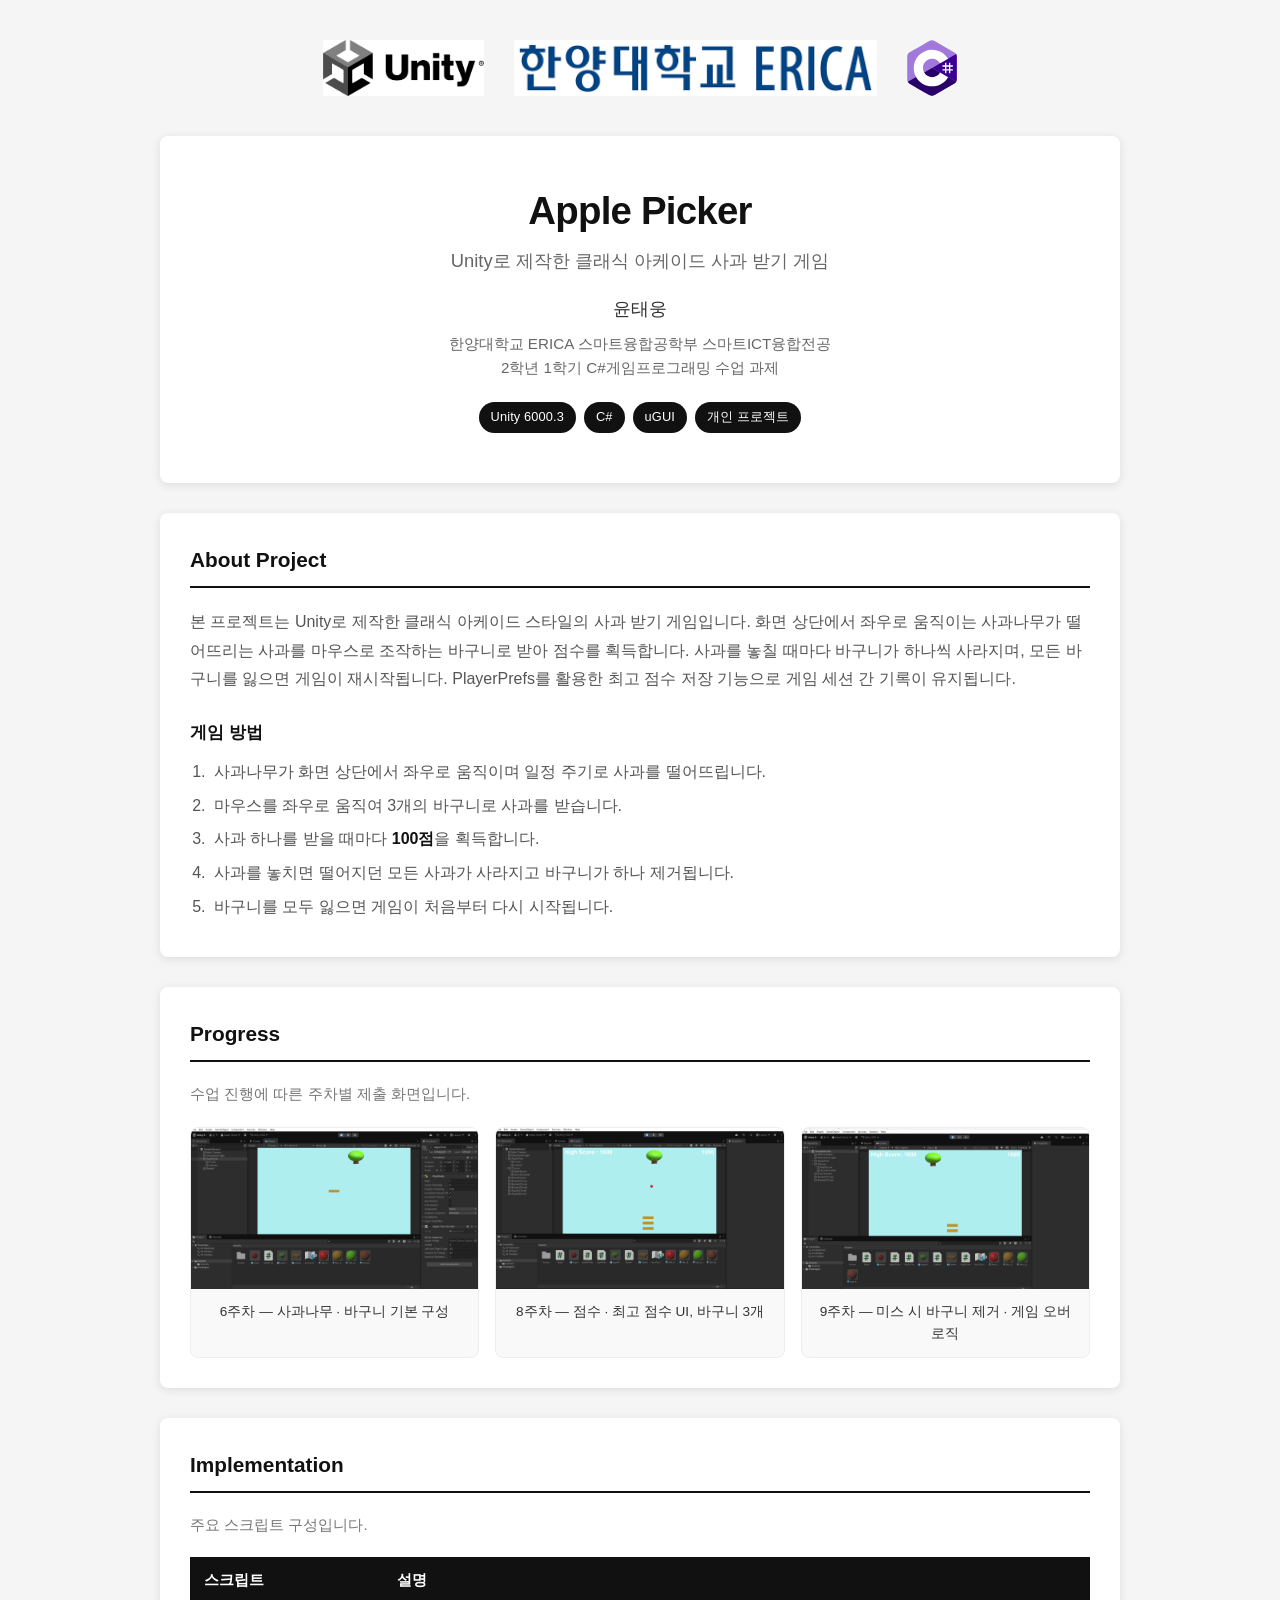
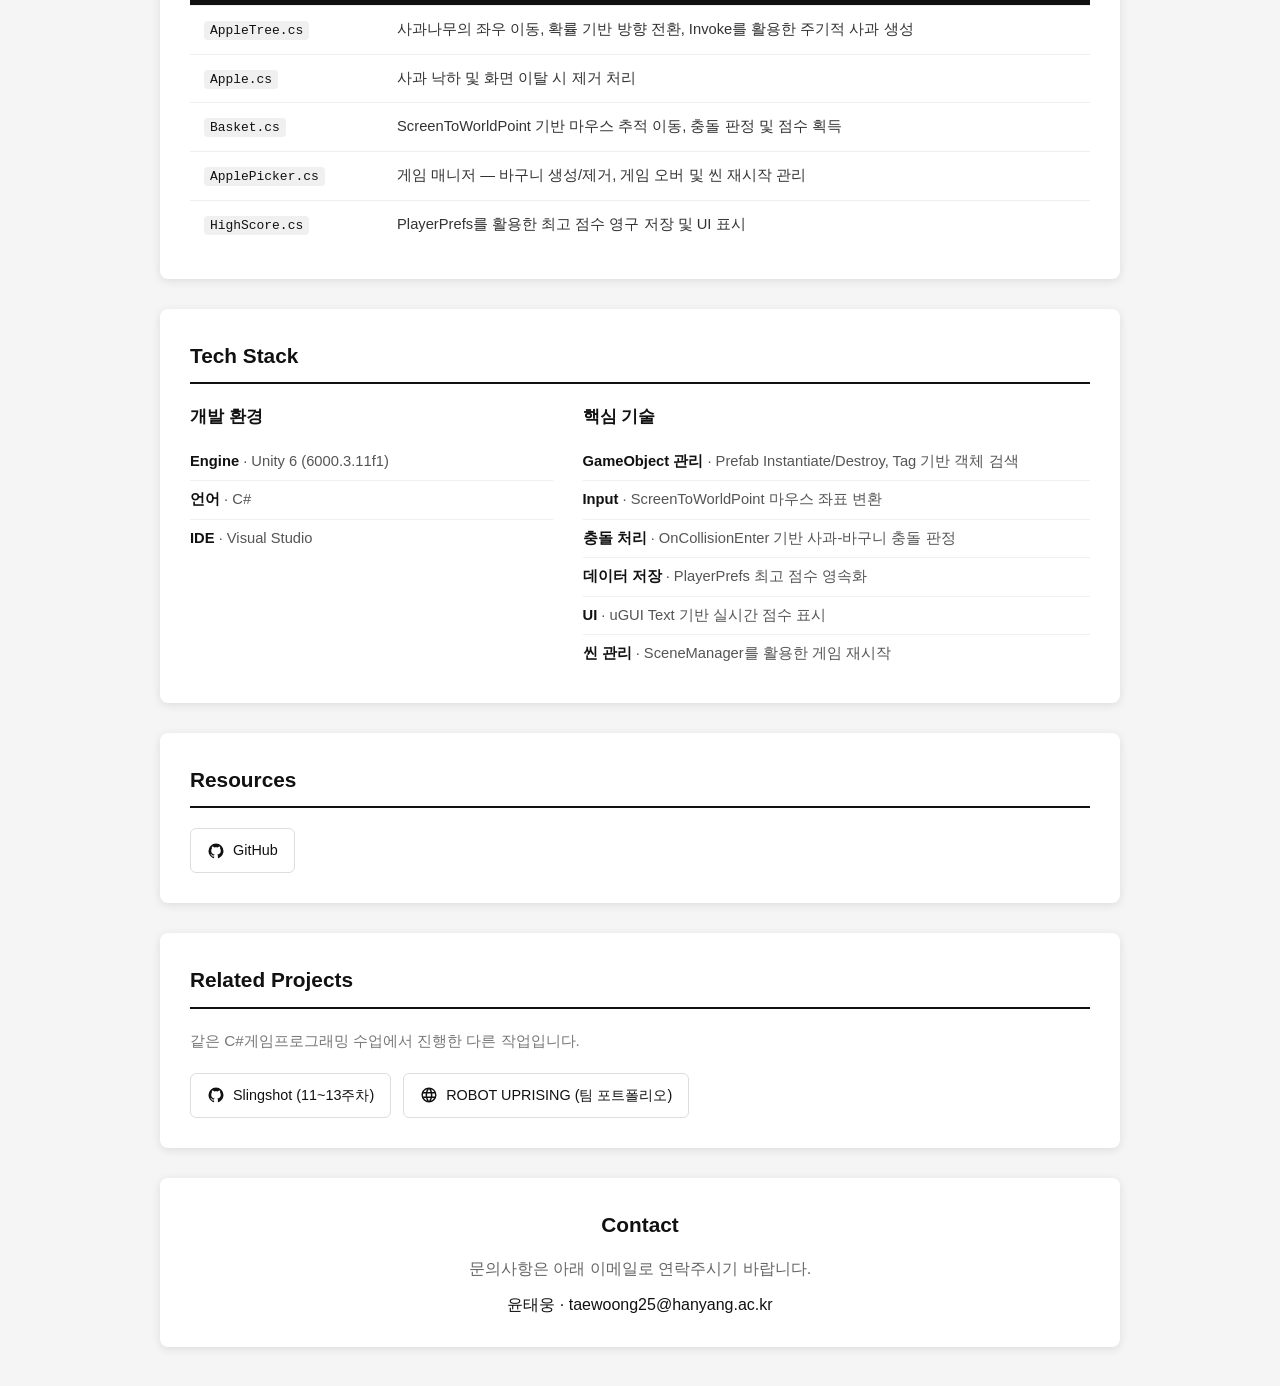
==== apple-picker/index.html @ c5b40171 "Add project hub with Apple Picker and Slingshot pages" ====
<!DOCTYPE html>
<html lang="ko">
<head>
    <meta charset="UTF-8">
    <meta name="viewport" content="width=device-width, initial-scale=1.0">
    <title>Apple Picker — Unity 게임 프로젝트</title>
    <link rel="stylesheet" href="style.css">
</head>
<body>
    <div class="container">
        <!-- Logos -->
        <div class="logos">
            <img src="images/logo_unity.png" alt="Unity">
            <img src="images/logo_school.png" alt="한양대학교 ERICA">
            <img src="images/logo_csharp.svg" alt="C#">
        </div>

        <!-- Title -->
        <div class="title-section">
            <h1>Apple Picker</h1>
            <div class="subtitle">Unity로 제작한 클래식 아케이드 사과 받기 게임</div>
            <div class="authors">윤태웅</div>
            <div class="affiliation">한양대학교 ERICA 스마트융합공학부 스마트ICT융합전공<br>2학년 1학기 C#게임프로그래밍 수업 과제</div>
            <div class="badges">
                <span class="badge">Unity 6000.3</span>
                <span class="badge">C#</span>
                <span class="badge">uGUI</span>
                <span class="badge">개인 프로젝트</span>
            </div>
        </div>

        <!-- About -->
        <div class="section">
            <h2>About Project</h2>
            <p class="abstract">
                본 프로젝트는 Unity로 제작한 클래식 아케이드 스타일의 사과 받기 게임입니다.
                화면 상단에서 좌우로 움직이는 사과나무가 떨어뜨리는 사과를 마우스로 조작하는 바구니로 받아 점수를 획득합니다.
                사과를 놓칠 때마다 바구니가 하나씩 사라지며, 모든 바구니를 잃으면 게임이 재시작됩니다.
                PlayerPrefs를 활용한 최고 점수 저장 기능으로 게임 세션 간 기록이 유지됩니다.
            </p>

            <h3>게임 방법</h3>
            <ol class="howto">
                <li>사과나무가 화면 상단에서 좌우로 움직이며 일정 주기로 사과를 떨어뜨립니다.</li>
                <li>마우스를 좌우로 움직여 3개의 바구니로 사과를 받습니다.</li>
                <li>사과 하나를 받을 때마다 <strong>100점</strong>을 획득합니다.</li>
                <li>사과를 놓치면 떨어지던 모든 사과가 사라지고 바구니가 하나 제거됩니다.</li>
                <li>바구니를 모두 잃으면 게임이 처음부터 다시 시작됩니다.</li>
            </ol>
        </div>

        <!-- Progress (weekly screenshots) -->
        <div class="section">
            <h2>Progress</h2>
            <p class="section-desc">수업 진행에 따른 주차별 제출 화면입니다.</p>
            <div class="shot-grid">
                <div class="shot-item">
                    <img src="images/week6.png" alt="6주차 진행 화면">
                    <div class="shot-caption">6주차 — 사과나무 · 바구니 기본 구성</div>
                </div>
                <div class="shot-item">
                    <img src="images/week8.png" alt="8주차 진행 화면">
                    <div class="shot-caption">8주차 — 점수 · 최고 점수 UI, 바구니 3개</div>
                </div>
                <div class="shot-item">
                    <img src="images/week9.png" alt="9주차 진행 화면">
                    <div class="shot-caption">9주차 — 미스 시 바구니 제거 · 게임 오버 로직</div>
                </div>
            </div>
        </div>

        <!-- Implementation -->
        <div class="section">
            <h2>Implementation</h2>
            <p class="section-desc">주요 스크립트 구성입니다.</p>
            <div class="table-wrap">
                <table>
                    <thead>
                        <tr><th>스크립트</th><th>설명</th></tr>
                    </thead>
                    <tbody>
                        <tr><td><code>AppleTree.cs</code></td><td>사과나무의 좌우 이동, 확률 기반 방향 전환, Invoke를 활용한 주기적 사과 생성</td></tr>
                        <tr><td><code>Apple.cs</code></td><td>사과 낙하 및 화면 이탈 시 제거 처리</td></tr>
                        <tr><td><code>Basket.cs</code></td><td>ScreenToWorldPoint 기반 마우스 추적 이동, 충돌 판정 및 점수 획득</td></tr>
                        <tr><td><code>ApplePicker.cs</code></td><td>게임 매니저 — 바구니 생성/제거, 게임 오버 및 씬 재시작 관리</td></tr>
                        <tr><td><code>HighScore.cs</code></td><td>PlayerPrefs를 활용한 최고 점수 영구 저장 및 UI 표시</td></tr>
                    </tbody>
                </table>
            </div>
        </div>

        <!-- Tech Stack -->
        <div class="section">
            <h2>Tech Stack</h2>
            <div class="tech-grid">
                <div class="tech-block">
                    <h3>개발 환경</h3>
                    <ul>
                        <li><strong>Engine</strong> · Unity 6 (6000.3.11f1)</li>
                        <li><strong>언어</strong> · C#</li>
                        <li><strong>IDE</strong> · Visual Studio</li>
                    </ul>
                </div>
                <div class="tech-block">
                    <h3>핵심 기술</h3>
                    <ul>
                        <li><strong>GameObject 관리</strong> · Prefab Instantiate/Destroy, Tag 기반 객체 검색</li>
                        <li><strong>Input</strong> · ScreenToWorldPoint 마우스 좌표 변환</li>
                        <li><strong>충돌 처리</strong> · OnCollisionEnter 기반 사과-바구니 충돌 판정</li>
                        <li><strong>데이터 저장</strong> · PlayerPrefs 최고 점수 영속화</li>
                        <li><strong>UI</strong> · uGUI Text 기반 실시간 점수 표시</li>
                        <li><strong>씬 관리</strong> · SceneManager를 활용한 게임 재시작</li>
                    </ul>
                </div>
            </div>
        </div>

        <!-- Resources -->
        <div class="section">
            <h2>Resources</h2>
            <div class="resources">
                <a href="https://github.com/TaeWoongYoun/ApplePicker" class="resource-link" target="_blank" rel="noopener">
                    <svg xmlns="http://www.w3.org/2000/svg" viewBox="0 0 24 24">
                        <path d="M12,2A10,10 0 0,0 2,12C2,16.42 4.87,20.17 8.84,21.5C9.34,21.58 9.5,21.27 9.5,21C9.5,20.77 9.5,20.14 9.5,19.31C6.73,19.91 6.14,17.97 6.14,17.97C5.68,16.81 5.03,16.5 5.03,16.5C4.12,15.88 5.1,15.9 5.1,15.9C6.1,15.97 6.63,16.93 6.63,16.93C7.5,18.45 8.97,18 9.54,17.76C9.63,17.11 9.89,16.67 10.17,16.42C7.95,16.17 5.62,15.31 5.62,11.5C5.62,10.39 6,9.5 6.65,8.79C6.55,8.54 6.2,7.5 6.75,6.15C6.75,6.15 7.59,5.88 9.5,7.17C10.29,6.95 11.15,6.84 12,6.84C12.85,6.84 13.71,6.95 14.5,7.17C16.41,5.88 17.25,6.15 17.25,6.15C17.8,7.5 17.45,8.54 17.35,8.79C18,9.5 18.38,10.39 18.38,11.5C18.38,15.32 16.04,16.16 13.81,16.41C14.17,16.72 14.5,17.33 14.5,18.26C14.5,19.6 14.5,20.68 14.5,21C14.5,21.27 14.66,21.59 15.17,21.5C19.14,20.16 22,16.42 22,12A10,10 0 0,0 12,2Z"/>
                    </svg>
                    <span>GitHub</span>
                </a>
            </div>
        </div>

        <!-- Related Projects -->
        <div class="section">
            <h2>Related Projects</h2>
            <p class="section-desc">같은 C#게임프로그래밍 수업에서 진행한 다른 작업입니다.</p>
            <div class="resources">
                <a href="https://github.com/TaeWoongYoun/Slingshot" class="resource-link" target="_blank" rel="noopener">
                    <svg xmlns="http://www.w3.org/2000/svg" viewBox="0 0 24 24">
                        <path d="M12,2A10,10 0 0,0 2,12C2,16.42 4.87,20.17 8.84,21.5C9.34,21.58 9.5,21.27 9.5,21C9.5,20.77 9.5,20.14 9.5,19.31C6.73,19.91 6.14,17.97 6.14,17.97C5.68,16.81 5.03,16.5 5.03,16.5C4.12,15.88 5.1,15.9 5.1,15.9C6.1,15.97 6.63,16.93 6.63,16.93C7.5,18.45 8.97,18 9.54,17.76C9.63,17.11 9.89,16.67 10.17,16.42C7.95,16.17 5.62,15.31 5.62,11.5C5.62,10.39 6,9.5 6.65,8.79C6.55,8.54 6.2,7.5 6.75,6.15C6.75,6.15 7.59,5.88 9.5,7.17C10.29,6.95 11.15,6.84 12,6.84C12.85,6.84 13.71,6.95 14.5,7.17C16.41,5.88 17.25,6.15 17.25,6.15C17.8,7.5 17.45,8.54 17.35,8.79C18,9.5 18.38,10.39 18.38,11.5C18.38,15.32 16.04,16.16 13.81,16.41C14.17,16.72 14.5,17.33 14.5,18.26C14.5,19.6 14.5,20.68 14.5,21C14.5,21.27 14.66,21.59 15.17,21.5C19.14,20.16 22,16.42 22,12A10,10 0 0,0 12,2Z"/>
                    </svg>
                    <span>Slingshot (11~13주차)</span>
                </a>
                <a href="https://cs-gamedev.github.io/portfolio/" class="resource-link" target="_blank" rel="noopener">
                    <svg xmlns="http://www.w3.org/2000/svg" viewBox="0 0 24 24">
                        <path d="M16.36,14C16.44,13.34 16.5,12.68 16.5,12C16.5,11.32 16.44,10.66 16.36,10H19.74C19.9,10.64 20,11.31 20,12C20,12.69 19.9,13.36 19.74,14M14.59,19.56C15.19,18.45 15.65,17.25 15.97,16H18.92C17.96,17.65 16.43,18.93 14.59,19.56M14.34,14H9.66C9.56,13.34 9.5,12.68 9.5,12C9.5,11.32 9.56,10.65 9.66,10H14.34C14.43,10.65 14.5,11.32 14.5,12C14.5,12.68 14.43,13.34 14.34,14M12,19.96C11.17,18.76 10.5,17.43 10.09,16H13.91C13.5,17.43 12.83,18.76 12,19.96M8,8H5.08C6.03,6.34 7.57,5.06 9.4,4.44C8.8,5.55 8.35,6.75 8,8M5.08,16H8C8.35,17.25 8.8,18.45 9.4,19.56C7.57,18.93 6.03,17.65 5.08,16M4.26,14C4.1,13.36 4,12.69 4,12C4,11.31 4.1,10.64 4.26,10H7.64C7.56,10.66 7.5,11.32 7.5,12C7.5,12.68 7.56,13.34 7.64,14M12,4.03C12.83,5.23 13.5,6.57 13.91,8H10.09C10.5,6.57 11.17,5.23 12,4.03M18.92,8H15.97C15.65,6.75 15.19,5.55 14.59,4.44C16.43,5.07 17.96,6.34 18.92,8M12,2C6.47,2 2,6.5 2,12A10,10 0 0,0 12,22A10,10 0 0,0 22,12A10,10 0 0,0 12,2Z"/>
                    </svg>
                    <span>ROBOT UPRISING (팀 포트폴리오)</span>
                </a>
            </div>
        </div>

        <!-- Contact -->
        <div class="contact">
            <h2>Contact</h2>
            <p>문의사항은 아래 이메일로 연락주시기 바랍니다.</p>
            <a href="mailto:taewoong25@hanyang.ac.kr">윤태웅 · taewoong25@hanyang.ac.kr</a>
        </div>
    </div>
</body>
</html>
---- apple-picker/style.css ----
* {
    margin: 0;
    padding: 0;
    box-sizing: border-box;
}

body {
    font-family: 'Pretendard', -apple-system, BlinkMacSystemFont, 'Segoe UI', sans-serif;
    background: #f5f5f5;
    min-height: 100vh;
    color: #333;
    line-height: 1.6;
}

.container {
    max-width: 1000px;
    margin: 0 auto;
    padding: 40px 20px;
}

/* Logos */
.logos {
    display: flex;
    justify-content: center;
    align-items: center;
    gap: 30px;
    margin-bottom: 40px;
}

.logos img {
    height: 56px;
    object-fit: contain;
}

/* Title Section */
.title-section {
    text-align: center;
    background: #fff;
    padding: 50px 40px;
    border-radius: 8px;
    box-shadow: 0 2px 10px rgba(0,0,0,0.1);
    margin-bottom: 30px;
}

.title-section h1 {
    font-size: 2.4rem;
    color: #111;
    margin-bottom: 10px;
    line-height: 1.3;
    letter-spacing: -0.02em;
}

.subtitle {
    font-size: 1.15rem;
    color: #666;
    margin-bottom: 20px;
}

.authors {
    font-size: 1.1rem;
    color: #333;
    margin-bottom: 8px;
}

.affiliation {
    font-size: 0.95rem;
    color: #666;
}

/* Badges */
.badges {
    display: flex;
    justify-content: center;
    flex-wrap: wrap;
    gap: 8px;
    margin-top: 22px;
}

.badge {
    font-size: 0.8rem;
    color: #fff;
    background: #111;
    padding: 5px 12px;
    border-radius: 999px;
    letter-spacing: 0.01em;
}

/* Sections */
.section {
    background: #fff;
    padding: 30px;
    border-radius: 8px;
    box-shadow: 0 2px 10px rgba(0,0,0,0.1);
    margin-bottom: 30px;
}

.section h2 {
    font-size: 1.3rem;
    color: #111;
    margin-bottom: 20px;
    padding-bottom: 10px;
    border-bottom: 2px solid #111;
}

.section h3 {
    font-size: 1.05rem;
    color: #111;
    margin: 26px 0 12px;
}

.section-desc {
    font-size: 0.95rem;
    color: #777;
    margin-bottom: 20px;
}

.abstract {
    font-size: 1rem;
    color: #555;
    line-height: 1.8;
}

/* How to play list */
.howto {
    padding-left: 20px;
    color: #555;
}

.howto li {
    margin-bottom: 8px;
    padding-left: 4px;
}

.howto strong {
    color: #111;
}

/* Screenshot grid */
.shot-grid {
    display: grid;
    grid-template-columns: repeat(3, 1fr);
    gap: 16px;
}

.shot-item {
    background: #f9f9f9;
    border-radius: 8px;
    overflow: hidden;
    border: 1px solid #eee;
}

.shot-item img {
    width: 100%;
    aspect-ratio: 16 / 9;
    object-fit: cover;
    display: block;
    background: #000;
}

.shot-caption {
    padding: 12px;
    font-size: 0.85rem;
    color: #333;
    text-align: center;
}

/* Implementation table */
.table-wrap {
    overflow-x: auto;
}

table {
    width: 100%;
    border-collapse: collapse;
    font-size: 0.92rem;
}

table th,
table td {
    text-align: left;
    padding: 12px 14px;
    border-bottom: 1px solid #eee;
    vertical-align: top;
}

table thead th {
    background: #111;
    color: #fff;
    font-weight: 600;
}

table th:first-child,
table td:first-child {
    white-space: nowrap;
}

table tbody tr:last-child td {
    border-bottom: none;
}

code {
    font-family: 'Consolas', 'Menlo', monospace;
    font-size: 0.88em;
    background: #f0f0f0;
    color: #111;
    padding: 2px 6px;
    border-radius: 4px;
}

/* Tech grid */
.tech-grid {
    display: grid;
    grid-template-columns: 1fr 1.4fr;
    gap: 30px;
}

.tech-block h3 {
    margin-top: 0;
}

.tech-block ul {
    list-style: none;
}

.tech-block li {
    font-size: 0.92rem;
    color: #555;
    padding: 7px 0;
    border-bottom: 1px solid #f0f0f0;
}

.tech-block li:last-child {
    border-bottom: none;
}

.tech-block strong {
    color: #111;
}

/* Resources */
.resources {
    display: flex;
    flex-wrap: wrap;
    gap: 12px;
}

.resource-link {
    display: flex;
    align-items: center;
    gap: 8px;
    padding: 10px 16px;
    background: #fff;
    color: #111;
    text-decoration: none;
    border-radius: 6px;
    border: 1px solid #ddd;
    transition: all 0.2s ease;
}

.resource-link:hover {
    background: #111;
    color: #fff;
    border-color: #111;
}

.resource-link:hover svg {
    fill: #fff;
}

.resource-link svg {
    width: 18px;
    height: 18px;
    fill: #111;
}

.resource-link span {
    font-size: 0.9rem;
}

/* Contact */
.contact {
    background: #fff;
    padding: 30px;
    border-radius: 8px;
    box-shadow: 0 2px 10px rgba(0,0,0,0.1);
    text-align: center;
}

.contact h2 {
    font-size: 1.3rem;
    color: #111;
    margin-bottom: 15px;
}

.contact p {
    color: #666;
    margin-bottom: 10px;
}

.contact a {
    color: #111;
    text-decoration: none;
    font-weight: 500;
}

.contact a:hover {
    text-decoration: underline;
}

/* Responsive */
@media (max-width: 768px) {
    .title-section h1 {
        font-size: 1.7rem;
    }

    .shot-grid {
        grid-template-columns: 1fr;
    }

    .tech-grid {
        grid-template-columns: 1fr;
        gap: 20px;
    }

    .resources {
        flex-direction: column;
    }

    .logos img {
        height: 40px;
    }
}
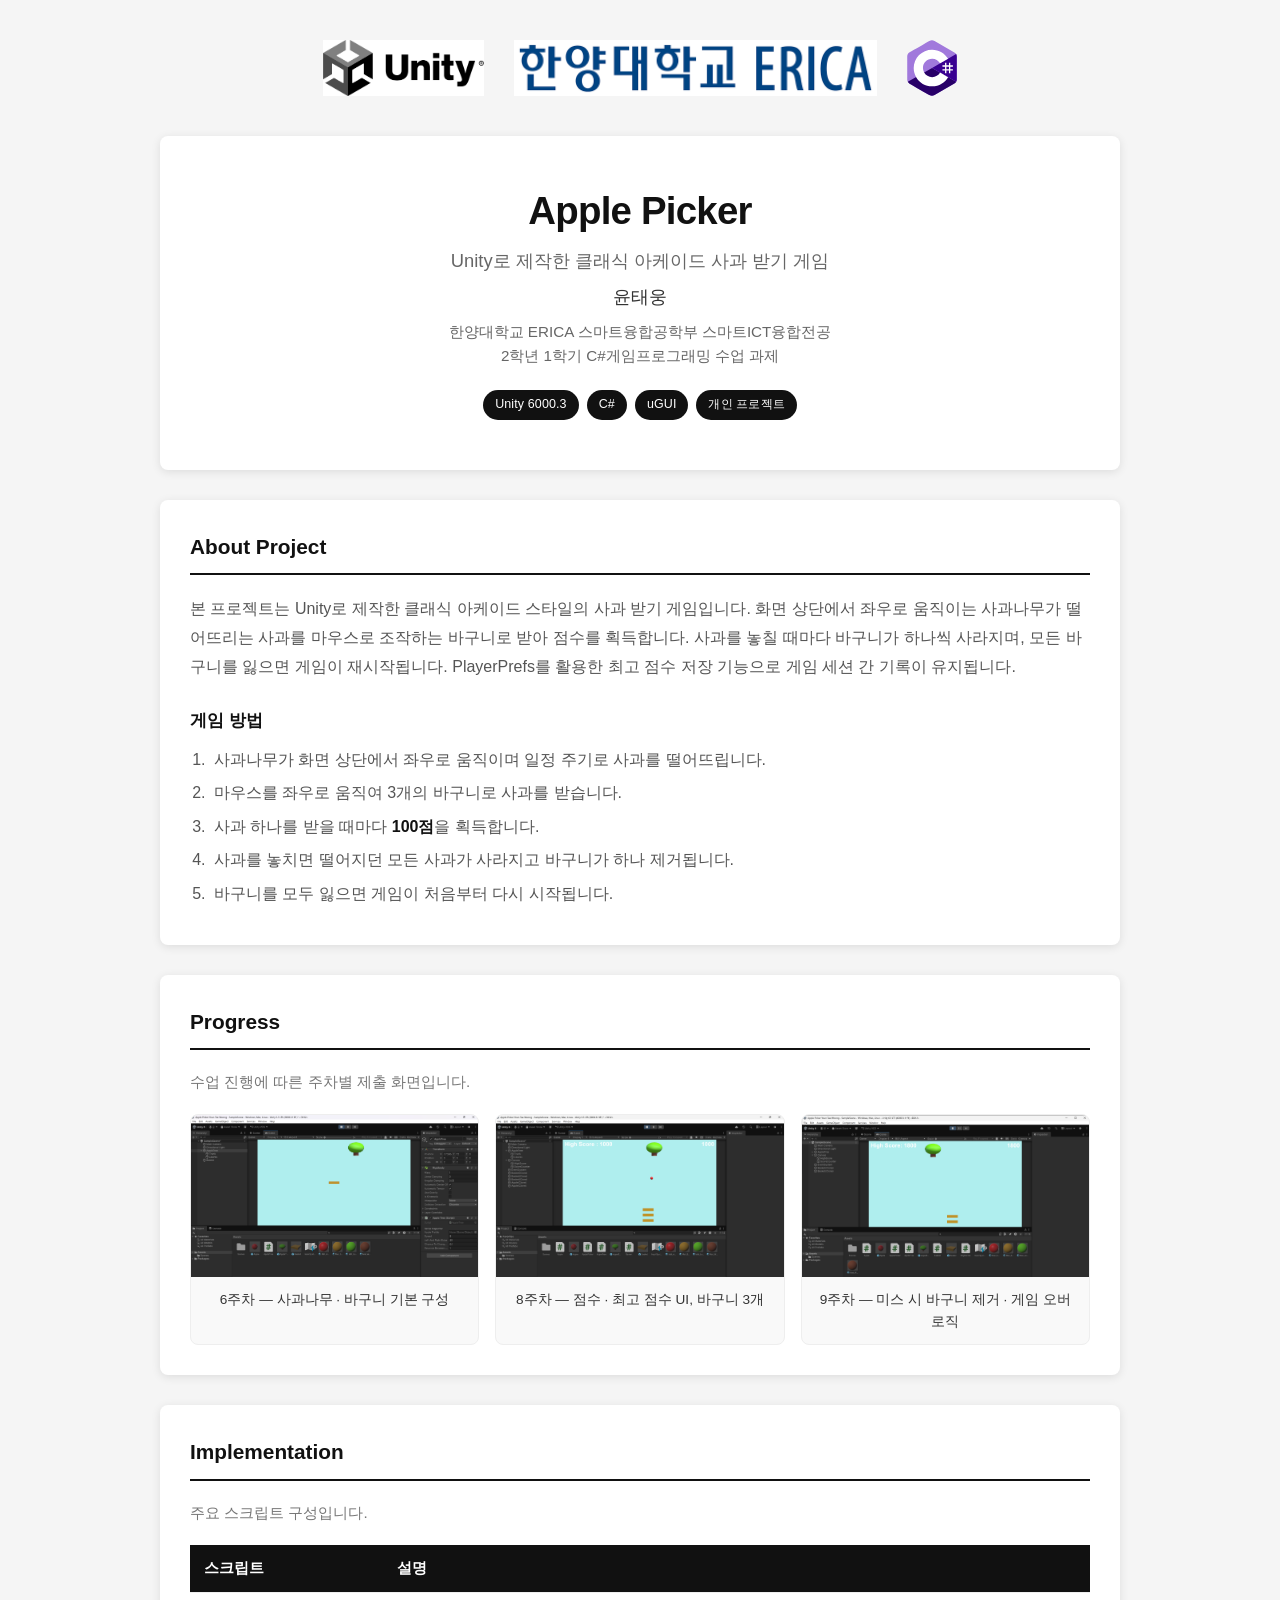
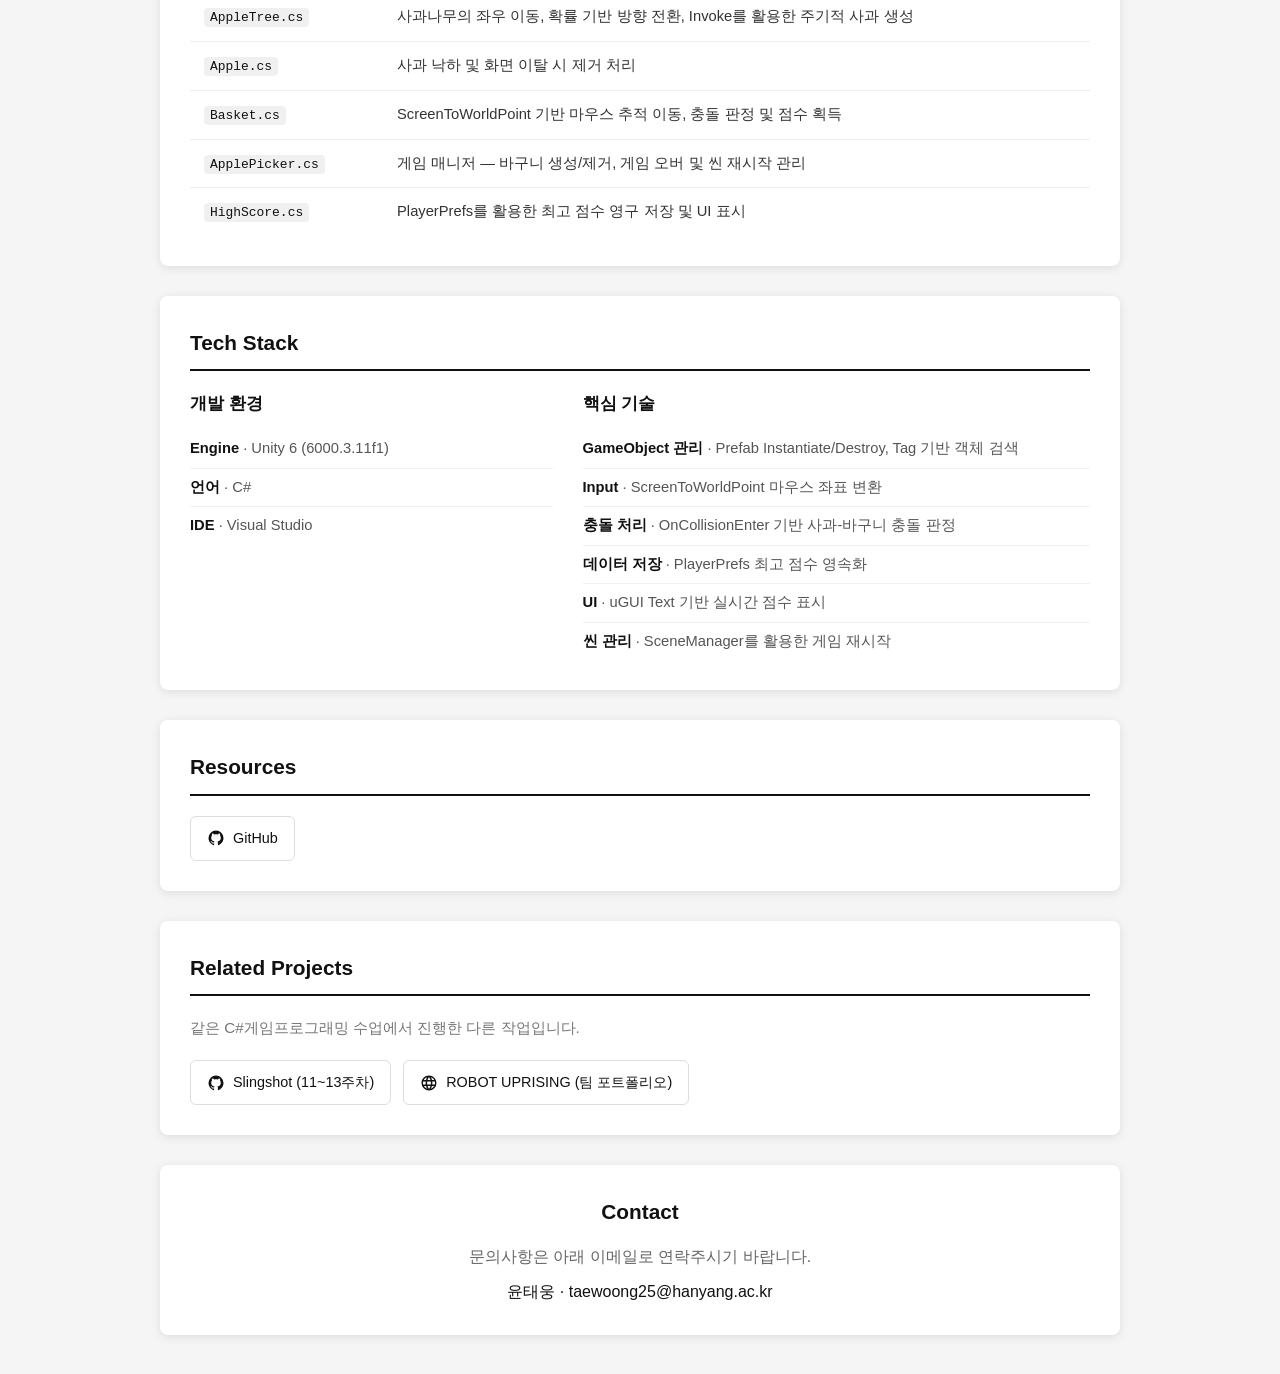
==== commit d825089a: "Add Django/KPI pages, unify design system into base.css, restructure hub - 공용 base.css 디자인 시스템 추출 (전" ====
--- a/apple-picker/index.html
+++ b/apple-picker/index.html
@@ -4,7 +4,7 @@
     <meta charset="UTF-8">
     <meta name="viewport" content="width=device-width, initial-scale=1.0">
     <title>Apple Picker — Unity 게임 프로젝트</title>
-    <link rel="stylesheet" href="style.css">
+    <link rel="stylesheet" href="../base.css">
 </head>
 <body>
     <div class="container">
--- a/base.css
+++ b/base.css
@@ -0,0 +1,567 @@
+/* =====================================================================
+   base.css — 공용 디자인 시스템
+   윤태웅 프로젝트 사이트 전 페이지(허브 + 상세) 공통 스타일.
+   허브는 루트에서 href="base.css", 상세 페이지는 href="../base.css".
+   페이지 고유 스타일이 필요하면 각 폴더의 style.css에서 덮어쓴다.
+   ===================================================================== */
+
+/* ---- Reset & 기본 타이포 ---- */
+* {
+    margin: 0;
+    padding: 0;
+    box-sizing: border-box;
+}
+
+body {
+    font-family: 'Pretendard', -apple-system, BlinkMacSystemFont, 'Segoe UI', sans-serif;
+    background: #f5f5f5;
+    min-height: 100vh;
+    color: #333;
+    line-height: 1.6;
+}
+
+.container {
+    max-width: 1000px;
+    margin: 0 auto;
+    padding: 40px 20px;
+}
+
+/* ---- 로고 줄 ---- */
+.logos {
+    display: flex;
+    justify-content: center;
+    align-items: center;
+    gap: 30px;
+    margin-bottom: 40px;
+}
+
+.logos img {
+    height: 56px;
+    object-fit: contain;
+}
+
+/* ---- 타이틀 / 히어로 섹션 ---- */
+.title-section {
+    text-align: center;
+    background: #fff;
+    padding: 50px 40px;
+    border-radius: 8px;
+    box-shadow: 0 2px 10px rgba(0,0,0,0.1);
+    margin-bottom: 30px;
+}
+
+.title-section h1 {
+    font-size: 2.4rem;
+    color: #111;
+    margin-bottom: 10px;
+    line-height: 1.3;
+    letter-spacing: -0.02em;
+}
+
+.subtitle {
+    font-size: 1.15rem;
+    color: #666;
+    margin-bottom: 8px;
+}
+
+.authors {
+    font-size: 1.1rem;
+    color: #333;
+    margin-bottom: 8px;
+}
+
+.affiliation {
+    font-size: 0.95rem;
+    color: #666;
+}
+
+/* ---- 배지 ---- */
+.badges {
+    display: flex;
+    flex-wrap: wrap;
+    gap: 8px;
+    margin-bottom: 12px;
+}
+
+/* 타이틀 섹션 안의 배지는 가운데 정렬 */
+.title-section .badges {
+    justify-content: center;
+    margin-top: 22px;
+    margin-bottom: 0;
+}
+
+.badge {
+    font-size: 0.78rem;
+    color: #fff;
+    background: #111;
+    padding: 5px 12px;
+    border-radius: 999px;
+    letter-spacing: 0.01em;
+    white-space: nowrap;
+}
+
+/* =====================================================================
+   허브(메인) 전용 — 그룹 섹션 & 프로젝트 카드
+   ===================================================================== */
+
+/* 개인/팀 그룹 구분 헤딩 */
+.group-section {
+    margin-bottom: 36px;
+}
+
+.group-title {
+    font-size: 1.4rem;
+    color: #111;
+    margin-bottom: 4px;
+    padding-bottom: 10px;
+    border-bottom: 2px solid #111;
+}
+
+.group-desc {
+    font-size: 0.9rem;
+    color: #888;
+    margin: 10px 0 20px;
+}
+
+.card-grid {
+    display: grid;
+    grid-template-columns: repeat(2, 1fr);
+    gap: 24px;
+}
+
+.proj-card {
+    display: flex;
+    flex-direction: column;
+    background: #fff;
+    border-radius: 8px;
+    overflow: hidden;
+    box-shadow: 0 2px 10px rgba(0,0,0,0.1);
+    text-decoration: none;
+    color: inherit;
+    transition: transform 0.2s ease, box-shadow 0.2s ease;
+}
+
+.proj-card:hover {
+    transform: translateY(-4px);
+    box-shadow: 0 8px 22px rgba(0,0,0,0.15);
+}
+
+.proj-thumb {
+    aspect-ratio: 16 / 9;
+    background: #000;
+    overflow: hidden;
+}
+
+.proj-thumb img {
+    width: 100%;
+    height: 100%;
+    object-fit: cover;
+    display: block;
+}
+
+.proj-thumb-text {
+    display: flex;
+    align-items: center;
+    justify-content: center;
+    background: #111;
+}
+
+.proj-thumb-text span {
+    color: #fff;
+    font-size: 1.3rem;
+    font-weight: 700;
+    letter-spacing: 0.04em;
+    text-align: center;
+    padding: 0 16px;
+}
+
+.proj-body {
+    padding: 22px;
+    display: flex;
+    flex-direction: column;
+    flex: 1;
+}
+
+.proj-body h2 {
+    font-size: 1.3rem;
+    color: #111;
+    margin-bottom: 10px;
+}
+
+.proj-body h2 .ext {
+    font-size: 0.9rem;
+    color: #999;
+}
+
+.proj-body p {
+    font-size: 0.92rem;
+    color: #555;
+    margin-bottom: 14px;
+    flex: 1;
+}
+
+/* 카드 안 배지는 작게 */
+.proj-body .badges {
+    gap: 6px;
+}
+
+.proj-body .badge {
+    font-size: 0.75rem;
+    padding: 4px 10px;
+}
+
+.proj-meta {
+    font-size: 0.8rem;
+    color: #999;
+}
+
+/* =====================================================================
+   상세 페이지 전용 — 섹션 / 표 / 스크린샷 / 기술스택 / 리소스
+   ===================================================================== */
+
+.section {
+    background: #fff;
+    padding: 30px;
+    border-radius: 8px;
+    box-shadow: 0 2px 10px rgba(0,0,0,0.1);
+    margin-bottom: 30px;
+}
+
+.section h2 {
+    font-size: 1.3rem;
+    color: #111;
+    margin-bottom: 20px;
+    padding-bottom: 10px;
+    border-bottom: 2px solid #111;
+}
+
+.section h3 {
+    font-size: 1.05rem;
+    color: #111;
+    margin: 26px 0 12px;
+}
+
+.section-desc {
+    font-size: 0.95rem;
+    color: #777;
+    margin-bottom: 20px;
+}
+
+.abstract {
+    font-size: 1rem;
+    color: #555;
+    line-height: 1.8;
+}
+
+/* 순서/비순서 목록 (게임 방법, 기능 설명 등) */
+.howto,
+.bullets {
+    padding-left: 20px;
+    color: #555;
+}
+
+.howto li,
+.bullets li {
+    margin-bottom: 8px;
+    padding-left: 4px;
+}
+
+.howto strong,
+.bullets strong {
+    color: #111;
+}
+
+/* 스크린샷 그리드 — 개수에 상관없이 자동 배치 */
+.shot-grid {
+    display: grid;
+    grid-template-columns: repeat(auto-fit, minmax(220px, 1fr));
+    gap: 16px;
+}
+
+.shot-item {
+    background: #f9f9f9;
+    border-radius: 8px;
+    overflow: hidden;
+    border: 1px solid #eee;
+}
+
+.shot-grid.two-col {
+    grid-template-columns: repeat(2, 1fr);
+}
+
+/* 단일/세로형 이미지용 — 가운데 정렬, 폭 제한 */
+.shot-grid.single {
+    grid-template-columns: minmax(0, 440px);
+    justify-content: center;
+}
+
+/* 세로(포트레이트) 이미지는 크롭하지 않고 원본 비율 유지 */
+.shot-item.portrait img {
+    aspect-ratio: auto;
+    object-fit: contain;
+    height: auto;
+}
+
+.shot-item img {
+    width: 100%;
+    aspect-ratio: 16 / 9;
+    object-fit: cover;
+    object-position: top;
+    display: block;
+    background: #f0f0f0;
+}
+
+.shot-caption {
+    padding: 12px;
+    font-size: 0.85rem;
+    color: #333;
+    text-align: center;
+}
+
+/* 데모 영상 그리드 */
+.video-grid {
+    display: grid;
+    grid-template-columns: repeat(auto-fit, minmax(280px, 1fr));
+    gap: 16px;
+}
+
+.video-grid.two-col {
+    grid-template-columns: repeat(2, 1fr);
+}
+
+.video-item {
+    background: #f9f9f9;
+    border-radius: 8px;
+    overflow: hidden;
+    border: 1px solid #eee;
+}
+
+.video-item video,
+.video-item iframe {
+    width: 100%;
+    aspect-ratio: 16 / 9;
+    display: block;
+    border: 0;
+    background: #000;
+}
+
+.video-caption {
+    padding: 12px;
+    font-size: 0.85rem;
+    color: #333;
+    text-align: center;
+}
+
+/* 반응형 임베드 영상 (YouTube iframe 등) */
+.video-container {
+    position: relative;
+    padding-top: 56.25%; /* 16:9 */
+    border-radius: 8px;
+    overflow: hidden;
+    background: #000;
+    border: 1px solid #eee;
+}
+
+.video-container iframe {
+    position: absolute;
+    top: 0;
+    left: 0;
+    width: 100%;
+    height: 100%;
+    border: 0;
+}
+
+/* 코드 블록 (clone 명령 등) */
+pre {
+    background: #111;
+    color: #f5f5f5;
+    padding: 16px 18px;
+    border-radius: 8px;
+    overflow-x: auto;
+    font-family: 'Consolas', 'Menlo', monospace;
+    font-size: 0.88rem;
+    line-height: 1.6;
+}
+
+pre code {
+    background: none;
+    color: inherit;
+    padding: 0;
+    font-size: inherit;
+}
+
+/* 구현 표 */
+.table-wrap {
+    overflow-x: auto;
+}
+
+table {
+    width: 100%;
+    border-collapse: collapse;
+    font-size: 0.92rem;
+}
+
+table th,
+table td {
+    text-align: left;
+    padding: 12px 14px;
+    border-bottom: 1px solid #eee;
+    vertical-align: top;
+}
+
+table thead th {
+    background: #111;
+    color: #fff;
+    font-weight: 600;
+}
+
+table th:first-child,
+table td:first-child {
+    white-space: nowrap;
+}
+
+table tbody tr:last-child td {
+    border-bottom: none;
+}
+
+code {
+    font-family: 'Consolas', 'Menlo', monospace;
+    font-size: 0.88em;
+    background: #f0f0f0;
+    color: #111;
+    padding: 2px 6px;
+    border-radius: 4px;
+}
+
+/* 기술 스택 그리드 */
+.tech-grid {
+    display: grid;
+    grid-template-columns: 1fr 1.4fr;
+    gap: 30px;
+}
+
+.tech-block h3 {
+    margin-top: 0;
+}
+
+.tech-block ul {
+    list-style: none;
+}
+
+.tech-block li {
+    font-size: 0.92rem;
+    color: #555;
+    padding: 7px 0;
+    border-bottom: 1px solid #f0f0f0;
+}
+
+.tech-block li:last-child {
+    border-bottom: none;
+}
+
+.tech-block strong {
+    color: #111;
+}
+
+/* 리소스 / 외부 링크 버튼 */
+.resources {
+    display: flex;
+    flex-wrap: wrap;
+    gap: 12px;
+}
+
+.resource-link {
+    display: flex;
+    align-items: center;
+    gap: 8px;
+    padding: 10px 16px;
+    background: #fff;
+    color: #111;
+    text-decoration: none;
+    border-radius: 6px;
+    border: 1px solid #ddd;
+    transition: all 0.2s ease;
+}
+
+.resource-link:hover {
+    background: #111;
+    color: #fff;
+    border-color: #111;
+}
+
+.resource-link:hover svg {
+    fill: #fff;
+}
+
+.resource-link svg {
+    width: 18px;
+    height: 18px;
+    fill: #111;
+}
+
+.resource-link span {
+    font-size: 0.9rem;
+}
+
+/* =====================================================================
+   Contact (공통)
+   ===================================================================== */
+.contact {
+    background: #fff;
+    padding: 30px;
+    border-radius: 8px;
+    box-shadow: 0 2px 10px rgba(0,0,0,0.1);
+    text-align: center;
+}
+
+.contact h2 {
+    font-size: 1.3rem;
+    color: #111;
+    margin-bottom: 15px;
+}
+
+.contact p {
+    color: #666;
+    margin-bottom: 10px;
+}
+
+.contact a {
+    color: #111;
+    text-decoration: none;
+    font-weight: 500;
+}
+
+.contact a:hover {
+    text-decoration: underline;
+}
+
+/* =====================================================================
+   반응형
+   ===================================================================== */
+@media (max-width: 768px) {
+    .title-section h1 {
+        font-size: 1.7rem;
+    }
+
+    .card-grid {
+        grid-template-columns: 1fr;
+    }
+
+    .shot-grid.two-col,
+    .video-grid.two-col {
+        grid-template-columns: 1fr;
+    }
+
+    .tech-grid {
+        grid-template-columns: 1fr;
+        gap: 20px;
+    }
+
+    .resources {
+        flex-direction: column;
+    }
+
+    .logos img {
+        height: 40px;
+    }
+}
